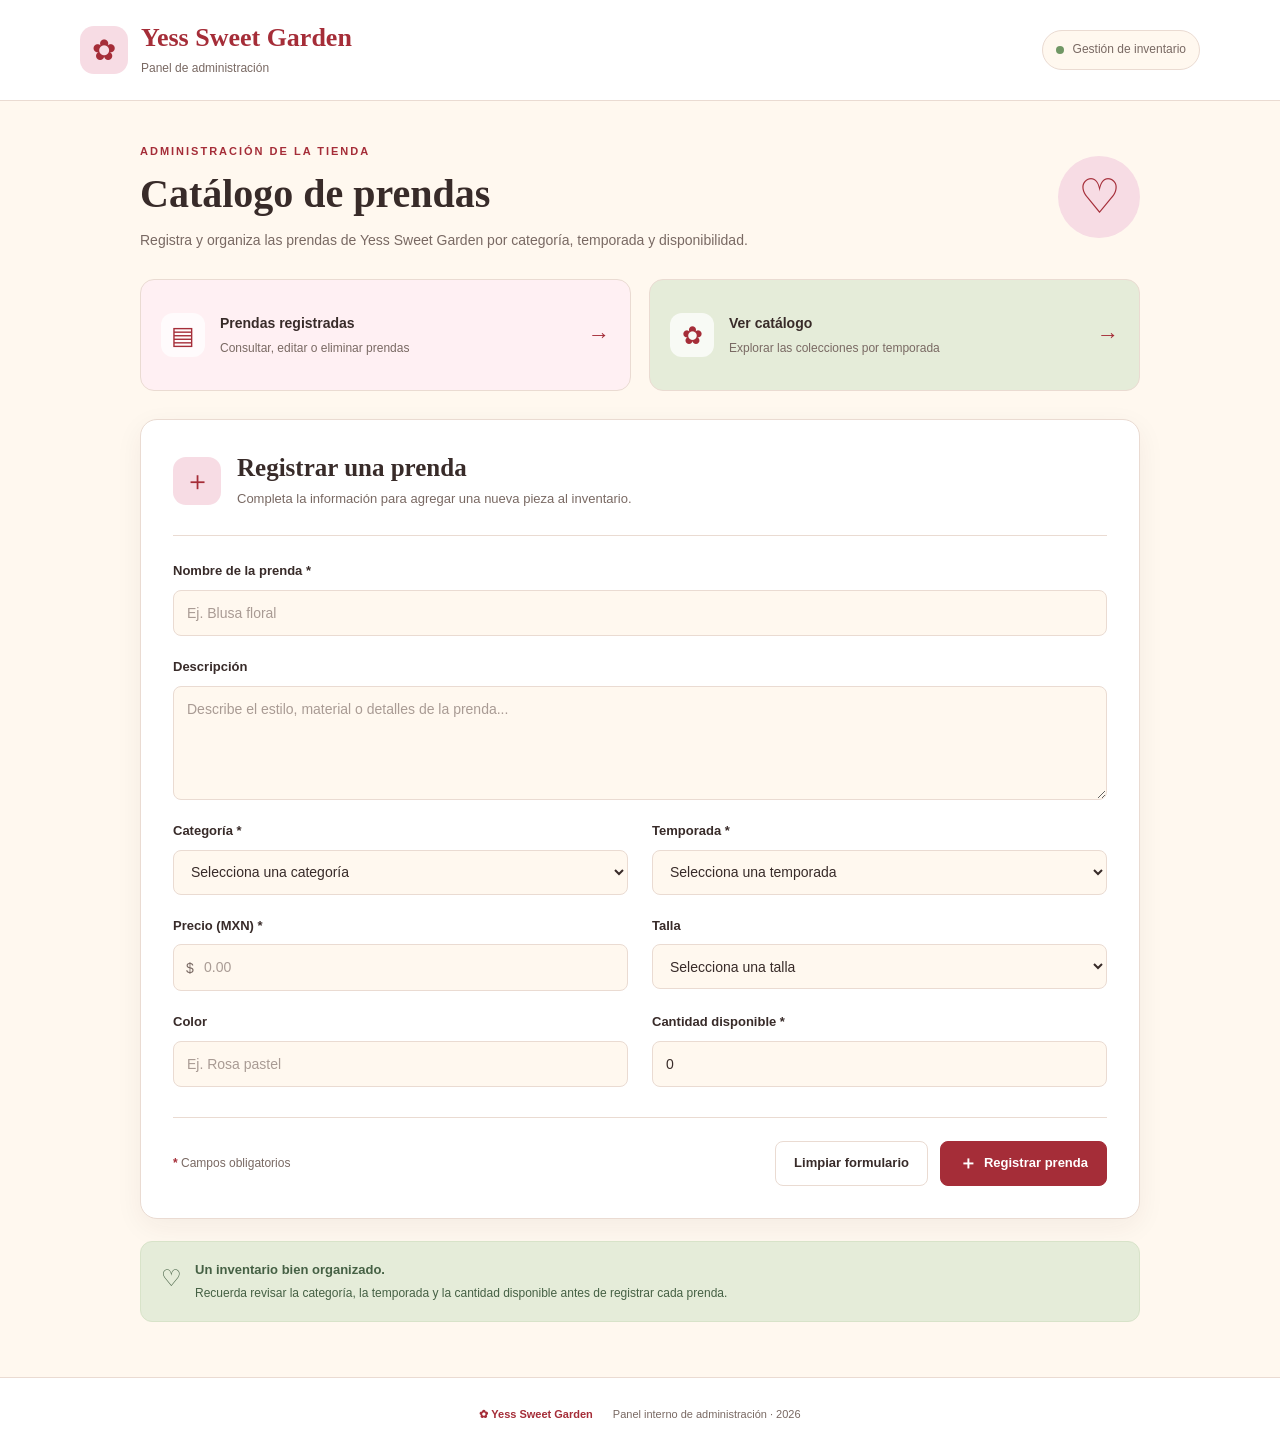
==== index.html @ 65d48775 "Primer commit: estructura inicial de Yess Sweet Garden" ====
<!DOCTYPE html>
<html lang="es">

<head>
    <meta charset="UTF-8">
    <meta name="viewport" content="width=device-width, initial-scale=1.0">

    <title>Administración | Yess Sweet Garden</title>

    <link rel="stylesheet" href="css/admin.css">
</head>

<body>

    <!-- ENCABEZADO -->
    <header class="admin-header">

        <div class="header-contenido">
            <div class="marca">
                <span class="marca-icono">✿</span>

                <div>
                    <h1>Yess Sweet Garden</h1>
                    <p>Panel de administración</p>
                </div>
            </div>

            <span class="estado-panel">
                <span class="estado-punto"></span>
                Gestión de inventario
            </span>
        </div>

    </header>

    <main class="admin-container">

        <!-- INTRODUCCIÓN -->
        <section class="bienvenida">

            <div>
                <p class="sobre-titulo">ADMINISTRACIÓN DE LA TIENDA</p>

                <h2>Catálogo de prendas</h2>

                <p class="bienvenida-descripcion">
                    Registra y organiza las prendas de Yess Sweet Garden
                    por categoría, temporada y disponibilidad.
                </p>
            </div>

            <div class="decoracion-bienvenida" aria-hidden="true">
                ♡
            </div>

        </section>

        <!-- ACCESOS RÁPIDOS -->
        <section class="accesos-rapidos">

            <a href="listar.php" class="acceso-card acceso-rosa">

                <span class="acceso-icono">▤</span>

                <span class="acceso-texto">
                    <strong>Prendas registradas</strong>
                    <small>Consultar, editar o eliminar prendas</small>
                </span>

                <span class="acceso-flecha">→</span>

            </a>

            <a href="catalogo.php" class="acceso-card acceso-verde">

                <span class="acceso-icono">✿</span>

                <span class="acceso-texto">
                    <strong>Ver catálogo</strong>
                    <small>Explorar las colecciones por temporada</small>
                </span>

                <span class="acceso-flecha">→</span>

            </a>

        </section>

        <!-- FORMULARIO -->
        <section class="formulario-card">

            <div class="formulario-encabezado">

                <div class="formulario-icono">＋</div>

                <div>
                    <h2>Registrar una prenda</h2>

                    <p>
                        Completa la información para agregar una nueva pieza
                        al inventario.
                    </p>
                </div>

            </div>

            <div class="separador"></div>

            <form action="crear.php" method="POST">

                <div class="form-grid">

                    <!-- NOMBRE -->
                    <div class="campo campo-completo">
                        <label for="nombre">Nombre de la prenda *</label>

                        <input
                            type="text"
                            id="nombre"
                            name="nombre"
                            placeholder="Ej. Blusa floral"
                            maxlength="100"
                            required
                        >
                    </div>

                    <!-- DESCRIPCIÓN -->
                    <div class="campo campo-completo">
                        <label for="descripcion">Descripción</label>

                        <textarea
                            id="descripcion"
                            name="descripcion"
                            rows="4"
                            placeholder="Describe el estilo, material o detalles de la prenda..."
                        ></textarea>
                    </div>

                    <!-- CATEGORÍA -->
                    <div class="campo">
                        <label for="categoria">Categoría *</label>

                        <select id="categoria" name="categoria" required>
                            <option value="">Selecciona una categoría</option>
                            <option value="Blusa">Blusa</option>
                            <option value="Pantalón">Pantalón</option>
                            <option value="Vestido">Vestido</option>
                            <option value="Falda">Falda</option>
                            <option value="Suéter">Suéter</option>
                            <option value="Abrigo">Abrigo</option>
                            <option value="Otro">Otro</option>
                        </select>
                    </div>

                    <!-- TEMPORADA -->
                    <div class="campo">
                        <label for="temporada">Temporada *</label>

                        <select id="temporada" name="temporada" required>
                            <option value="">Selecciona una temporada</option>
                            <option value="Primavera">Primavera</option>
                            <option value="Verano">Verano</option>
                            <option value="Otoño">Otoño</option>
                            <option value="Invierno">Invierno</option>
                        </select>
                    </div>

                    <!-- PRECIO -->
                    <div class="campo">
                        <label for="precio">Precio (MXN) *</label>

                        <div class="entrada-prefijo">
                            <span>$</span>

                            <input
                                type="number"
                                id="precio"
                                name="precio"
                                min="0.01"
                                step="0.01"
                                placeholder="0.00"
                                required
                            >
                        </div>
                    </div>

                    <!-- TALLA -->
                    <div class="campo">
                        <label for="talla">Talla</label>

                        <select id="talla" name="talla">
                            <option value="">Selecciona una talla</option>
                            <option value="XS">XS</option>
                            <option value="S">S</option>
                            <option value="M">M</option>
                            <option value="L">L</option>
                            <option value="XL">XL</option>
                            <option value="Unitalla">Unitalla</option>
                        </select>
                    </div>

                    <!-- COLOR -->
                    <div class="campo">
                        <label for="color">Color</label>

                        <input
                            type="text"
                            id="color"
                            name="color"
                            placeholder="Ej. Rosa pastel"
                            maxlength="50"
                        >
                    </div>

                    <!-- STOCK -->
                    <div class="campo">
                        <label for="stock">Cantidad disponible *</label>

                        <input
                            type="number"
                            id="stock"
                            name="stock"
                            min="0"
                            step="1"
                            value="0"
                            required
                        >
                    </div>

                </div>

                <!-- BOTONES -->
                <div class="formulario-acciones">

                    <p class="nota-campos">
                        <span>*</span> Campos obligatorios
                    </p>

                    <button type="reset" class="btn-limpiar">
                        Limpiar formulario
                    </button>

                    <button type="submit" class="btn-registrar">
                        <span>＋</span>
                        Registrar prenda
                    </button>

                </div>

            </form>

        </section>

        <!-- NOTA INFORMATIVA -->
        <aside class="nota-inventario">
            <span class="nota-icono">♡</span>

            <p>
                <strong>Un inventario bien organizado.</strong>
                Recuerda revisar la categoría, la temporada y la cantidad
                disponible antes de registrar cada prenda.
            </p>
        </aside>

    </main>

    <!-- PIE DE PÁGINA -->
    <footer class="admin-footer">
        <span>✿ Yess Sweet Garden</span>
        <span>Panel interno de administración · 2026</span>
    </footer>

</body>
</html>
---- css/admin.css ----
/* ========================================
   YESS SWEET GARDEN
   Panel de administración
======================================== */

:root {
    --crema: #fff8ef;
    --blanco: #ffffff;
    --rosa: #f7dce4;
    --rosa-claro: #fff0f3;
    --rosa-fuerte: #e96b83;
    --cereza: #a52d38;
    --cereza-oscuro: #84202d;
    --verde: #e5ecd9;
    --verde-oscuro: #456044;
    --texto: #382b29;
    --texto-suave: #796963;
    --borde: #eadbd2;
    --sombra: 0 8px 28px rgba(65, 39, 35, 0.06);
}

/* REINICIO */

* {
    box-sizing: border-box;
}

html {
    scroll-behavior: smooth;
}

body {
    margin: 0;
    background: var(--crema);
    color: var(--texto);
    font-family: "DM Sans", Arial, sans-serif;
    font-size: 14px;
    line-height: 1.6;
}

button,
input,
select,
textarea {
    font: inherit;
}

a {
    color: inherit;
    text-decoration: none;
}

button:focus-visible,
a:focus-visible,
input:focus-visible,
select:focus-visible,
textarea:focus-visible {
    outline: 3px solid var(--rosa-fuerte);
    outline-offset: 3px;
}

/* ========================================
   ENCABEZADO
======================================== */

.admin-header {
    background: var(--blanco);
    border-bottom: 1px solid var(--borde);
}

.header-contenido {
    width: min(1120px, 92%);
    min-height: 100px;
    margin: auto;
    display: flex;
    justify-content: space-between;
    align-items: center;
    gap: 20px;
}

.marca {
    display: flex;
    align-items: center;
    gap: 13px;
}

.marca-icono {
    width: 48px;
    height: 48px;
    display: grid;
    place-items: center;
    border-radius: 14px;
    background: var(--rosa);
    color: var(--cereza);
    font-size: 29px;
}

.marca h1 {
    margin: 0;
    color: var(--cereza);
    font-family: Georgia, serif;
    font-size: 26px;
    font-weight: 700;
    line-height: 1.25;
}

.marca p {
    margin: 4px 0 0;
    color: var(--texto-suave);
    font-size: 12px;
}

.estado-panel {
    display: flex;
    align-items: center;
    gap: 9px;
    padding: 9px 13px;
    border: 1px solid var(--borde);
    border-radius: 30px;
    background: var(--crema);
    color: var(--texto-suave);
    font-size: 12px;
}

.estado-punto {
    width: 8px;
    height: 8px;
    border-radius: 50%;
    background: #709765;
}

/* ========================================
   CONTENEDOR PRINCIPAL
======================================== */

.admin-container {
    width: min(1000px, 92%);
    margin: 42px auto 55px;
}

/* ========================================
   BIENVENIDA
======================================== */

.bienvenida {
    display: flex;
    justify-content: space-between;
    align-items: center;
    gap: 25px;
    margin-bottom: 28px;
}

.sobre-titulo {
    margin: 0 0 8px;
    color: var(--cereza);
    font-size: 11px;
    font-weight: 700;
    letter-spacing: 2px;
}

.bienvenida h2 {
    margin: 0;
    font-family: Georgia, serif;
    font-size: clamp(30px, 4vw, 40px);
    font-weight: 700;
    line-height: 1.25;
}

.bienvenida-descripcion {
    max-width: 650px;
    margin: 10px 0 0;
    color: var(--texto-suave);
    font-size: 14px;
}

.decoracion-bienvenida {
    width: 82px;
    height: 82px;
    flex-shrink: 0;
    display: grid;
    place-items: center;
    border-radius: 50%;
    background: var(--rosa);
    color: var(--cereza);
    font-family: Georgia, serif;
    font-size: 48px;
}

/* ========================================
   ACCESOS RÁPIDOS
======================================== */

.accesos-rapidos {
    display: grid;
    grid-template-columns: repeat(2, minmax(0, 1fr));
    gap: 18px;
    margin-bottom: 28px;
}

.acceso-card {
    min-height: 112px;
    padding: 20px;
    display: flex;
    align-items: center;
    gap: 15px;
    border: 1px solid var(--borde);
    border-radius: 14px;
    transition: transform 0.2s ease, box-shadow 0.2s ease;
}

.acceso-rosa {
    background: var(--rosa-claro);
}

.acceso-verde {
    background: var(--verde);
}

.acceso-card:hover {
    transform: translateY(-3px);
    box-shadow: var(--sombra);
}

.acceso-icono {
    width: 44px;
    height: 44px;
    flex-shrink: 0;
    display: grid;
    place-items: center;
    border-radius: 12px;
    background: rgba(255, 255, 255, 0.75);
    color: var(--cereza);
    font-size: 25px;
}

.acceso-texto {
    display: flex;
    flex: 1;
    flex-direction: column;
    gap: 4px;
}

.acceso-texto strong {
    font-size: 14px;
}

.acceso-texto small {
    color: var(--texto-suave);
    font-size: 12px;
}

.acceso-flecha {
    color: var(--cereza);
    font-size: 22px;
}

/* ========================================
   TARJETA DEL FORMULARIO
======================================== */

.formulario-card {
    padding: 32px;
    border: 1px solid var(--borde);
    border-radius: 17px;
    background: var(--blanco);
    box-shadow: var(--sombra);
}

.formulario-encabezado {
    display: flex;
    align-items: center;
    gap: 16px;
}

.formulario-icono {
    width: 48px;
    height: 48px;
    flex-shrink: 0;
    display: grid;
    place-items: center;
    border-radius: 13px;
    background: var(--rosa);
    color: var(--cereza);
    font-size: 27px;
}

.formulario-encabezado h2 {
    margin: 0;
    font-family: Georgia, serif;
    font-size: 25px;
    line-height: 1.3;
}

.formulario-encabezado p {
    margin: 5px 0 0;
    color: var(--texto-suave);
    font-size: 13px;
}

.separador {
    height: 1px;
    margin: 25px 0;
    background: var(--borde);
}

/* ========================================
   CAMPOS DEL FORMULARIO
======================================== */

.form-grid {
    display: grid;
    grid-template-columns: repeat(2, minmax(0, 1fr));
    gap: 21px 24px;
}

.campo {
    min-width: 0;
    display: flex;
    flex-direction: column;
    gap: 8px;
}

.campo-completo {
    grid-column: 1 / -1;
}

.campo label {
    color: var(--texto);
    font-size: 13px;
    font-weight: 700;
}

.campo input,
.campo select,
.campo textarea {
    width: 100%;
    min-height: 45px;
    padding: 11px 13px;
    border: 1px solid var(--borde);
    border-radius: 8px;
    background: var(--crema);
    color: var(--texto);
    font-size: 14px;
    transition: border-color 0.2s, box-shadow 0.2s;
}

.campo textarea {
    min-height: 105px;
    resize: vertical;
}

.campo input::placeholder,
.campo textarea::placeholder {
    color: #a99b94;
}

.campo input:focus,
.campo select:focus,
.campo textarea:focus {
    border-color: var(--rosa-fuerte);
    outline: none;
    box-shadow: 0 0 0 3px rgba(233, 107, 131, 0.12);
}

/* Precio con símbolo de moneda */

.entrada-prefijo {
    position: relative;
}

.entrada-prefijo > span {
    position: absolute;
    top: 50%;
    left: 13px;
    color: var(--texto-suave);
    transform: translateY(-50%);
}

.entrada-prefijo input {
    padding-left: 30px;
}

/* ========================================
   BOTONES
======================================== */

.formulario-acciones {
    margin-top: 30px;
    padding-top: 23px;
    display: flex;
    justify-content: flex-end;
    align-items: center;
    flex-wrap: wrap;
    gap: 12px;
    border-top: 1px solid var(--borde);
}

.nota-campos {
    margin: 0 auto 0 0;
    color: var(--texto-suave);
    font-size: 12px;
}

.nota-campos span {
    color: var(--cereza);
    font-weight: 700;
}

.btn-limpiar,
.btn-registrar {
    min-height: 44px;
    padding: 11px 18px;
    border-radius: 8px;
    font-size: 13px;
    font-weight: 700;
    cursor: pointer;
    transition: background 0.2s, transform 0.2s;
}

.btn-limpiar {
    border: 1px solid var(--borde);
    background: var(--blanco);
    color: var(--texto);
}

.btn-limpiar:hover {
    background: var(--crema);
}

.btn-registrar {
    display: flex;
    align-items: center;
    justify-content: center;
    gap: 7px;
    border: 1px solid var(--cereza);
    background: var(--cereza);
    color: var(--blanco);
}

.btn-registrar span {
    font-size: 18px;
    line-height: 1;
}

.btn-registrar:hover {
    background: var(--cereza-oscuro);
    transform: translateY(-1px);
}

/* ========================================
   NOTA INFORMATIVA
======================================== */

.nota-inventario {
    margin-top: 22px;
    padding: 18px 20px;
    display: flex;
    align-items: flex-start;
    gap: 13px;
    border: 1px solid #d8e3c9;
    border-radius: 12px;
    background: var(--verde);
}

.nota-icono {
    color: var(--verde-oscuro);
    font-size: 23px;
}

.nota-inventario p {
    margin: 0;
    color: var(--verde-oscuro);
    font-size: 12px;
}

.nota-inventario strong {
    display: block;
    margin-bottom: 3px;
    font-size: 13px;
}

/* ========================================
   PIE DE PÁGINA
======================================== */

.admin-footer {
    min-height: 75px;
    padding: 20px 4%;
    display: flex;
    justify-content: center;
    align-items: center;
    flex-wrap: wrap;
    gap: 8px 20px;
    border-top: 1px solid var(--borde);
    background: var(--blanco);
    color: var(--texto-suave);
    font-size: 11px;
}

.admin-footer span:first-child {
    color: var(--cereza);
    font-weight: 700;
}

/* ========================================
   RESPONSIVE
======================================== */

@media (max-width: 650px) {
    .header-contenido {
        padding: 18px 0;
        align-items: flex-start;
        flex-direction: column;
    }

    .marca h1 {
        font-size: 23px;
    }

    .estado-panel {
        font-size: 11px;
    }

    .admin-container {
        margin: 28px auto 40px;
    }

    .bienvenida {
        align-items: flex-start;
    }

    .bienvenida h2 {
        font-size: 30px;
    }

    .decoracion-bienvenida {
        width: 55px;
        height: 55px;
        font-size: 33px;
    }

    .accesos-rapidos {
        grid-template-columns: 1fr;
    }

    .formulario-card {
        padding: 23px 18px;
    }

    .formulario-encabezado {
        align-items: flex-start;
    }

    .formulario-encabezado h2 {
        font-size: 22px;
    }

    .form-grid {
        grid-template-columns: 1fr;
        gap: 18px;
    }

    .campo-completo {
        grid-column: auto;
    }

    .formulario-acciones {
        align-items: stretch;
        flex-direction: column;
    }

    .nota-campos {
        margin: 0 0 8px;
    }

    .btn-limpiar,
    .btn-registrar {
        width: 100%;
    }

    .admin-footer {
        flex-direction: column;
        text-align: center;
    }
}
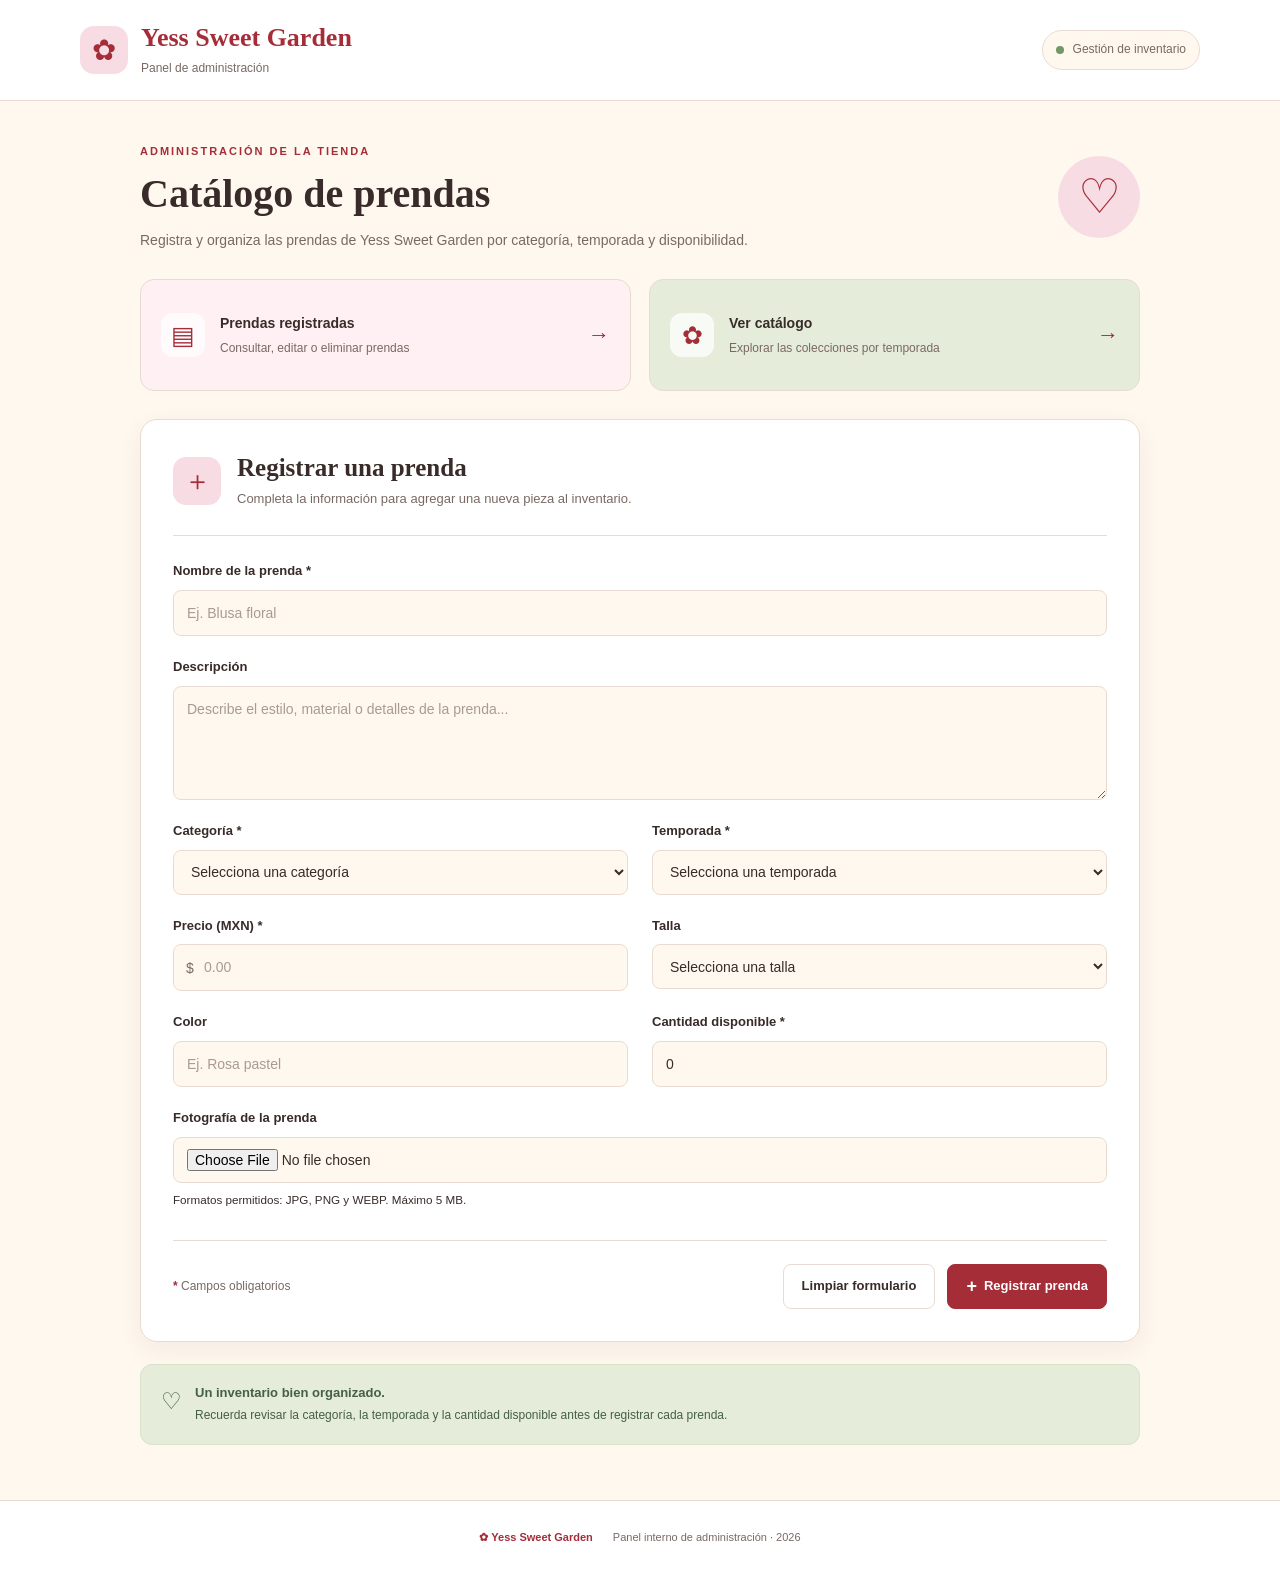
==== commit e9a9bdc9: "Actualizacion del sistema de inventario" ====
--- a/index.html
+++ b/index.html
@@ -107,7 +107,7 @@
 
             <div class="separador"></div>
 
-            <form action="crear.php" method="POST">
+            <form action="crear.php" method="POST" enctype="multipart/form-data">
 
                 <div class="form-grid">
 
@@ -228,6 +228,23 @@
                         >
                     </div>
 
+                    <!-- FOTOGRAFÍA -->
+                    <div class="campo campo-completo">
+                        <label for="imagen">Fotografía de la prenda</label>
+
+                        <input
+                            type="file"
+                            id="imagen"
+                            name="imagen"
+                            accept=".jpg,.jpeg,.png,.webp"
+                        >
+
+                        <small>
+                            Formatos permitidos: JPG, PNG y WEBP.
+                            Máximo 5 MB.
+                        </small>
+                    </div>
+
                 </div>
 
                 <!-- BOTONES -->
@@ -242,7 +259,7 @@
                     </button>
 
                     <button type="submit" class="btn-registrar">
-                        <span>＋</span>
+                        <span>+</span>
                         Registrar prenda
                     </button>
 
